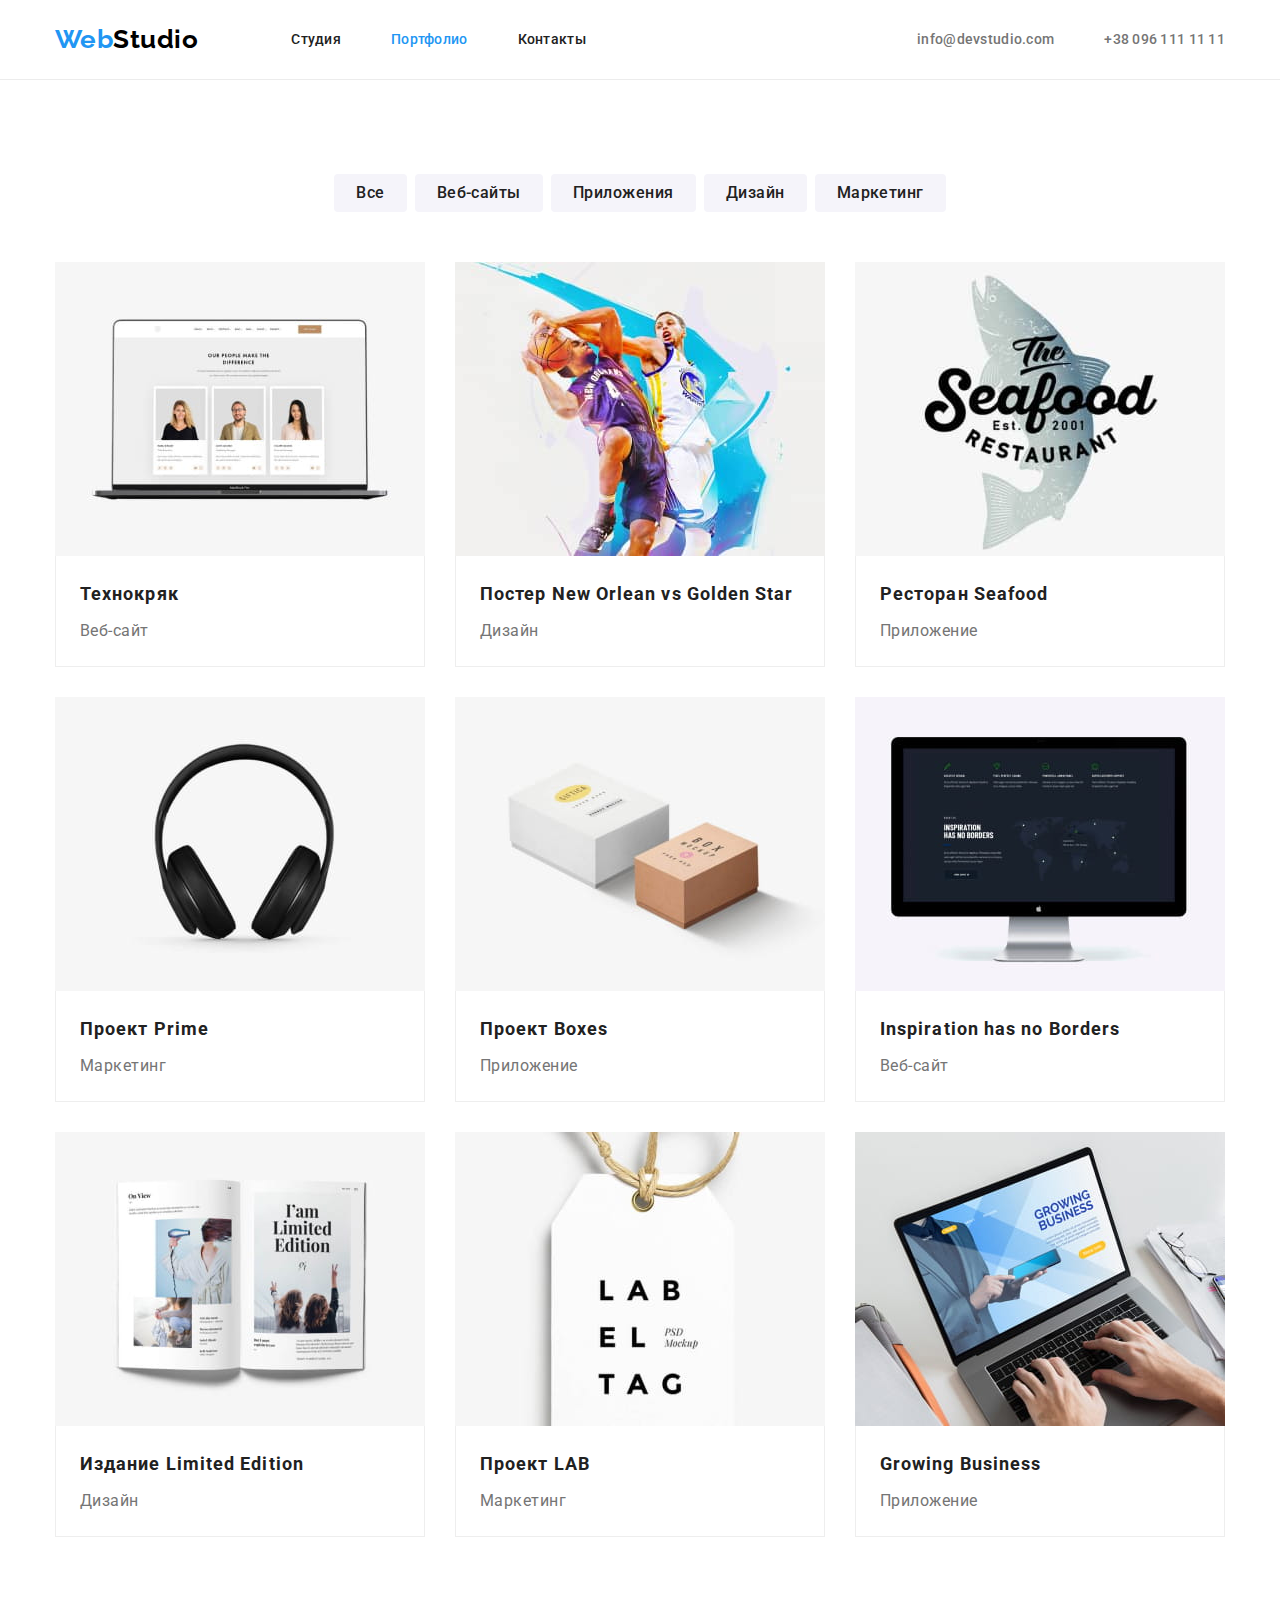
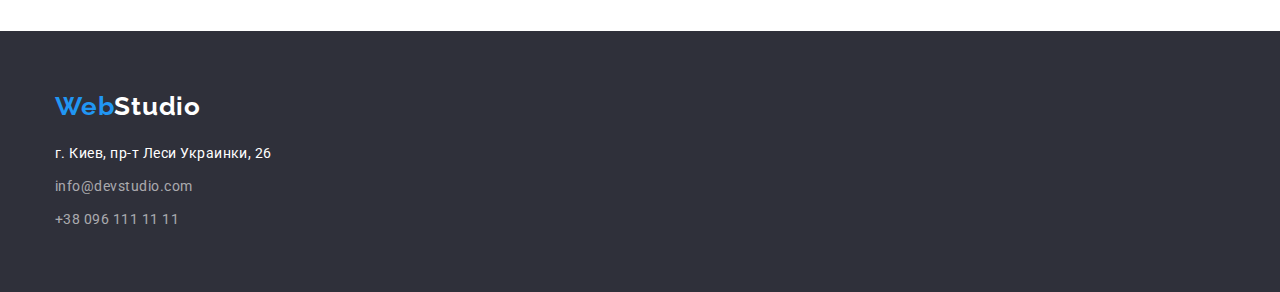
==== portfolio.html @ aba0b6e5 "HW4" ====
<!DOCTYPE html>
<html lang="ru">
  <head>
    <meta charset="UTF-8" />
    <meta http-equiv="X-UA-Compatible" content="IE=edge" />
    <meta name="viewport" content="width=device-width, initial-scale=1.0" />
    <title>Portfolio</title>
    <link
      href="https://fonts.googleapis.com/css2?family=Raleway:wght@700&family=Roboto:wght@400;500;700;900&display=swap"
      rel="stylesheet"
    />
    <link rel="stylesheet" href="https://cdnjs.cloudflare.com/ajax/libs/modern-normalize/1.1.0/modern-normalize.min.css">
    <link rel="stylesheet" href="./css/style.css" />
  </head>

  <body>
    <!------------------------ Шапка ----------------------->

    <header class="page-header">
      <div class="container main-nav-container">
        <nav class="main-nav">
          <a href="./index.html" title="Главная страница" class="logo"><span class="part-logo">Web</span>Studio</a>
          <ul class="site-nav list">
            <li class="site-nav-item"><a href="./index.html " title="Студия" class="site-nav-link">Студия</a></li>
            <li class="site-nav-item"><a href="./portfolio.html" title="Портфолио" class="site-nav-link current">Портфолио</a></li>
            <li class="site-nav-item"><a href="" class="site-nav-link">Контакты</a></li>
          </ul>
        </nav>
        <ul class="auth-nav list">
          <li class="auth-nav-item"><a href="mailto:info@devstudio.com" class="auth-nav-link">info@devstudio.com</a></li>
          <li class="auth-nav-item"><a href="tel:+380961111111" class="auth-nav-link">+38 096 111 11 11</a></li>
        </ul>
      </div>
    </header>

    <main>
      <section class="section">
        <div class="container">
          <h1 class="section-title visually-hidden">Портфолио</h1>
          <ul class="filter-buttons list">
            <li class="filter-item"><button type="button" class="button">Все</button></li>
            <li class="filter-item"><button type="button" class="button">Веб-сайты</button></li>
            <li class="filter-item"><button type="button" class="button">Приложения</button></li>
            <li class="filter-item"><button type="button" class="button">Дизайн</button></li>
            <li class="filter-item"><button type="button" class="button">Маркетинг</button></li>
          </ul>
          <ul class="portfolio-list list">
            <li class="portfolio-item">
              <a href="./portfolio.html" class="portfolio-link">
                <img src="./images/technoquack.jpg" alt="web-site" width="370"  class="portfolio-img"/>
                <div class="portfolio-container">
                  <h2 class="portfolio-title">Технокряк</h2>
                  <p class="portfolio-text">Веб-сайт</p>
                </div>
              </a>
            </li>
            <li class="portfolio-item">
              <a href="./portfolio.html" class="portfolio-link">
                <img src="./images/new-orlean.jpg" alt="design" width="370"  class="portfolio-img"/>
                <div class="portfolio-container">
                  <h2 class="portfolio-title">Постер New Orlean vs Golden Star</h2>
                  <p class="portfolio-text">Дизайн</p>
                </div>
              </a>
            </li>
            <li class="portfolio-item">
              <a href="./portfolio.html" class="portfolio-link">
                <img src="./images/seafood.jpg" alt="program" width="370"  class="portfolio-img"/>
                <div class="portfolio-container">
                  <h2 class="portfolio-title">Ресторан Seafood</h2>
                  <p class="portfolio-text">Приложение</p>
                </div>
              </a>
            </li>
            <li class="portfolio-item">
              <a href="./portfolio.html" class="portfolio-link">
                <img src="./images/prime.jpg" alt="marketing" width="370"  class="portfolio-img"/>
                <div class="portfolio-container">
                  <h2 class="portfolio-title">Проект Prime</h2>
                  <p class="portfolio-text">Маркетинг</p>
                </div>
              </a>
            </li>
            <li class="portfolio-item">
              <a href="./portfolio.html" class="portfolio-link">
                <img src="./images/project-boxes.jpg" alt="program" width="370"  class="portfolio-img"/>
                <div class="portfolio-container">
                  <h2 class="portfolio-title">Проект Boxes</h2>
                  <p class="portfolio-text">Приложение</p>
                </div>
              </a>
            </li>
            <li class="portfolio-item">
              <a href="./portfolio.html" class="portfolio-link">
                <img src="./images/inspiration-has-no-borders.jpg" alt="web-site" width="370"  class="portfolio-img"/>
                <div class="portfolio-container">
                  <h2 class="portfolio-title">Inspiration has no Borders</h2>
                  <p class="portfolio-text">Веб-сайт</p>
                </div>
              </a>
            </li>
            <li class="portfolio-item">
              <a href="./portfolio.html" class="portfolio-link">
                <img src="./images/limited-edition.jpg" alt="design" width="370"  class="portfolio-img"/>
                <div class="portfolio-container">
                  <h2 class="portfolio-title">Издание Limited Edition</h2>
                  <p class="portfolio-text">Дизайн</p>
                </div>
              </a>
            </li>
            <li class="portfolio-item">
              <a href="./portfolio.html" class="portfolio-link">
                <img src="./images/lab-project.jpg" alt="marketing" width="370"  class="portfolio-img"/>
                <div class="portfolio-container">
                  <h2 class="portfolio-title">Проект LAB</h2>
                  <p class="portfolio-text">Маркетинг</p>
                </div>
              </a>
            </li>
            <li class="portfolio-item">
              <a href="./portfolio.html" class="portfolio-link">
                <img src="./images/growing-business.jpg" alt="program" width="370"  class="portfolio-img"/>
                <div class="portfolio-container">
                  <h2 class="portfolio-title">Growing Business</h2>
                  <p class="portfolio-text">Приложение</p>
                </div>
              </a>
            </li>
          </ul>
        </div>
      </section>
    </main>

    <!------------------------ Футер ------------------------>

    <footer class="footer">
      <div class="container">
        <a href="./index.html" title="Главная страница" class="footer-logo"><span class="part-logo">Web</span>Studio</a>
        <address>
          <ul class="address-list list">
            <li class="address-list-item"><a href="https://goo.gl/maps/1Ti6G86XRcgMfov8A" target="_blank" rel="noopener noindex nofollow"
                class="address-map">г. Киев, пр-т Леси Украинки, 26</a></li>
            <li class="address-list-item"><a href="mailto:info@devstudio.com" class="address-link">info@devstudio.com</a></li>
            <li class="address-list-item"><a href="tel:+380961111111" class="address-link">+38 096 111 11 11</a></li>
          </ul>
        </address>
      </div>
    </footer>
  </body>
</html>
---- css/style.css ----
:root {
    --primary-text-color: #212121;
    --secondary-text-color: #757575;
    --accent-color: #2196F3;
    --footer-contact-color: rgba(255, 255, 255, 0.6);
    --white-color: #ffffff;
    --black-color: #000000;
    --primary-background-color: #FFFFFF;
    --background-color-footer: #2F303A;
    --secondary-background-color: #F5F4FA;
}
    /*  
    primary text color: #212121;
    secondary text color: #757575;
    accent: #2196F3;
    footer contact color: rgba(255, 255, 255, 0.6);
    white color: #ffffff;
    black color: #000000;
    background color footer: #2F303A;
    primary background color: #FFFFFF;
    secondary background color: #F5F4FA;
    */

.list{
    list-style: none;
    padding: 0px;
    margin: 0px;
}
 
body {
    background: var(--primary-background-color);
    color: var(--primary-text-color);

    font-family: roboto, sans-serif;
    letter-spacing: 0.03em;
    
}

.container {
    margin-left: auto;
    margin-right: auto;
    width: 1200px;
    padding-left: 15px;
    padding-right: 15px;
}

p, h1, h2, h3, h4, h5, h6, ul, ol{
    margin: 0px;
    padding-left: 0px;
}
 img{
     display: block;
 }
/*---------------------- header ----------------------*/

.page-header{
    padding-top: 24px;
    padding-bottom: 24px;
    border-bottom: 1px solid #ececec;
}

.main-nav{
    display: flex;
    align-items: center;
}

.main-nav-container{
    display: flex;
    align-items: center;
}
.logo{
    color: var(--black-color);
    
    font-family: Raleway, sans-serif;
    font-weight: 700;
    font-size: 26px;
    line-height: 1.2;
    text-decoration: none;
    display: block;
}

.logo:focus {
    color: var(--black-color);
}

.part-logo{
    color: var(--accent-color);
}

.site-nav{
    display: flex;
    margin-left: 93px;
}

.site-nav-item:not(:last-child){
    margin-right: 50px;
}

.site-nav-link{
    color: inherit;
    font-weight: 500;
    font-size: 14px;
    line-height: 1.14;
    letter-spacing: 0.02em;
    text-decoration: none;
}

.site-nav-link.current{
    color: var(--accent-color);
}

.site-nav-link:hover,
.site-nav-link:focus {
    color: var(--accent-color);
}

.auth-nav{
    display: flex;
    margin-left: auto;
}

.auth-nav-item + .auth-nav-item{
    margin-left: 50px;
}
.auth-nav-link{
    color: var(--secondary-text-color);

    font-weight: 500;
    font-size: 14px;
    line-height: 1.14;
    letter-spacing: 0.02em;
    text-decoration: none;
}

.auth-nav-link:hover,
.auth-nav-link:focus{
    color: var(--accent-color);
}

/*---------------------- hero ---------------------*/  
.hero{
    background-color: var(--background-color-footer);
    text-align: center;
    padding-top: 200px;
    padding-bottom: 200px;
}

.hero-title{
    color: var(--white-color);

    font-weight: 900;
    font-size: 44px;
    line-height: 1.36;
    letter-spacing: 0.06em;
    text-transform: uppercase;

    margin-top: 0px;
    margin-bottom: 30px;
    width: 696px;
    margin-left:auto;
    margin-right: auto;

}

.hero-button {
    color: var(--secondary-background-color);
    background-color: var(--accent-color);

    font-weight: 700;
    font-size: 16px;
    line-height: 1.88;
    letter-spacing: 0.06em;
    text-align: center;

    display: inline-block;
    border-radius: 4px;
    padding: 10px 32px;
    min-width: 200px;
    border: 0px;
}

.hero-button:focus,
.hero-button:hover {
    color: var(--black-color);
    background-color: var(--secondary-background-color);
}

/*---------------------- section ----------------------*/



.section{
    padding-top: 94px;
    padding-bottom: 94px;
}

.section-title{
    font-weight: 700;
    font-size: 36px;
    line-height: 1.17;
    text-align: center;

    margin-top: 0px;
    margin-bottom: 50px;
}

/*---------------------- features ----------------------*/

.visually-hidden {
position: absolute;
white-space: nowrap;
width: 1px;
height: 1px;
overflow: hidden;
border: 0;
padding: 0;
clip: rect(0 0 0 0);
clip-path: inset(50%);
margin: -1px;
}

.features-list{
    display: flex;
}

.features-item{
    width: 270px;
}

.features-item:not(:last-child){
    margin-right: 30px;
}

.features-title{
    font-weight: 700;
    font-size: 14px;
    line-height: 1.14;
    text-transform: uppercase;

    margin-top: 0px;
    margin-bottom: 10px;
}

.features-text{
    color: var(--secondary-text-color);

    font-size: 14px;
    line-height: 1.71;
    
    margin-top: 0px;
    margin-bottom: 0px;
}

.our-work {
    padding-top: 0px;
} 

.our-work-list{
    display: flex;
}

.our-work-item:not(:last-child) {
    margin-right: 30px;
}

/*---------------------- our team ----------------------*/

.section.team{
    background-color: var(--secondary-background-color);
}

.team-list{
    display: flex;
}

.team-list-item:not(:last-child) {
    margin-right: 30px;
}

.team-list-item{
    background-color: var(--white-color);

    text-align: center;

}

.team-title{
    font-weight: 500;
    font-size: 16px;
    line-height: 1.18;

    margin-bottom: 10px;
    /* text-align: center; */
}

.team-text{
    color: var(--secondary-text-color);

    font-size: 16px;
    line-height: 1.18;

    margin-top: 0px;
    margin-bottom: 0px;
    /* text-align: center; */
}

.container-team{
    padding-top: 30px;
    padding-bottom: 30px;
}
/*---------------------- footer ----------------------*/

.footer{
    background-color: var(--background-color-footer);

    padding-top: 60px;
    padding-bottom: 60px;
}

.footer-logo:focus{
    color: var(--white-color);
}

.footer-logo{
    color: var(--white-color);
   
    font-family: Raleway,sans-serif;
    text-decoration: none;
    font-weight: 700;
    font-size: 26px;
    line-height: 1.19;
    letter-spacing: 0.03em;

    display: inline-block;
    margin-bottom: 20px;  
}


.address-map{
    color: var(--white-color);

    font-style: normal;
    font-size: 14px;
    line-height: 1.71;
    text-decoration: none;

    display: inline-block;
}

.address-map:hover,
.address-map:focus{
   color: var(--accent-color);
}

.address-link{
    color: var(--footer-contact-color);

    font-style: normal;
    font-size: 14px;
    line-height: 1.71;
    text-decoration: none;

    display: inline-block;
}

.address-link:hover,
.address-link:focus {
    color: var(--accent-color);
}

.address-list-item:not(:last-child){
    margin-bottom: 9px;
}

/*---------------------- Portfolio ----------------------*/

.filter-buttons{
    display: flex;
    justify-content:center;
    margin-bottom: 50px;
}

.button{
    font-family: roboto,sans-serif;
    color: inherit;
    background-color: var(--secondary-background-color);
    
    font-weight: 500;
    font-size: 16px;
    line-height: 1.62;
    letter-spacing: 0.03em;
    cursor: pointer;
    text-align: center;

    border-radius: 4px;
    border: none;
    padding: 6px 22px;
}

.filter-item:not(:last-child){
    margin-right: 8px;
}

.button:focus,
.button:hover{
    color: var(--white-color);
    background-color: var(--accent-color);
}

.portfolio-list{
    display: flex;
    flex-wrap: wrap;
}

.portfolio-item{
    margin-right: 30px;
    margin-bottom: 30px;

    background: #FFFFFF;
}

.portfolio-item:nth-child(3n){
    margin-right: 0px;
}

.portfolio-item:nth-last-child(-n+3) {
    margin-bottom: 0px;
}

.portfolio-link {
    text-decoration: none;
}

.portfolio-title{
    color: var(--primary-text-color);
    font-weight: 700;
    font-size: 18px;
    line-height: 2;
    letter-spacing: 0.06em;

    margin-bottom: 4px;
}

.portfolio-text{
    color: var(--secondary-text-color);

    font-size: 16px;
    line-height: 1.87;
}

.portfolio-container{
    padding: 20px 24px;
    border: 1px solid #EEEEEE;
    border-top: none;
}
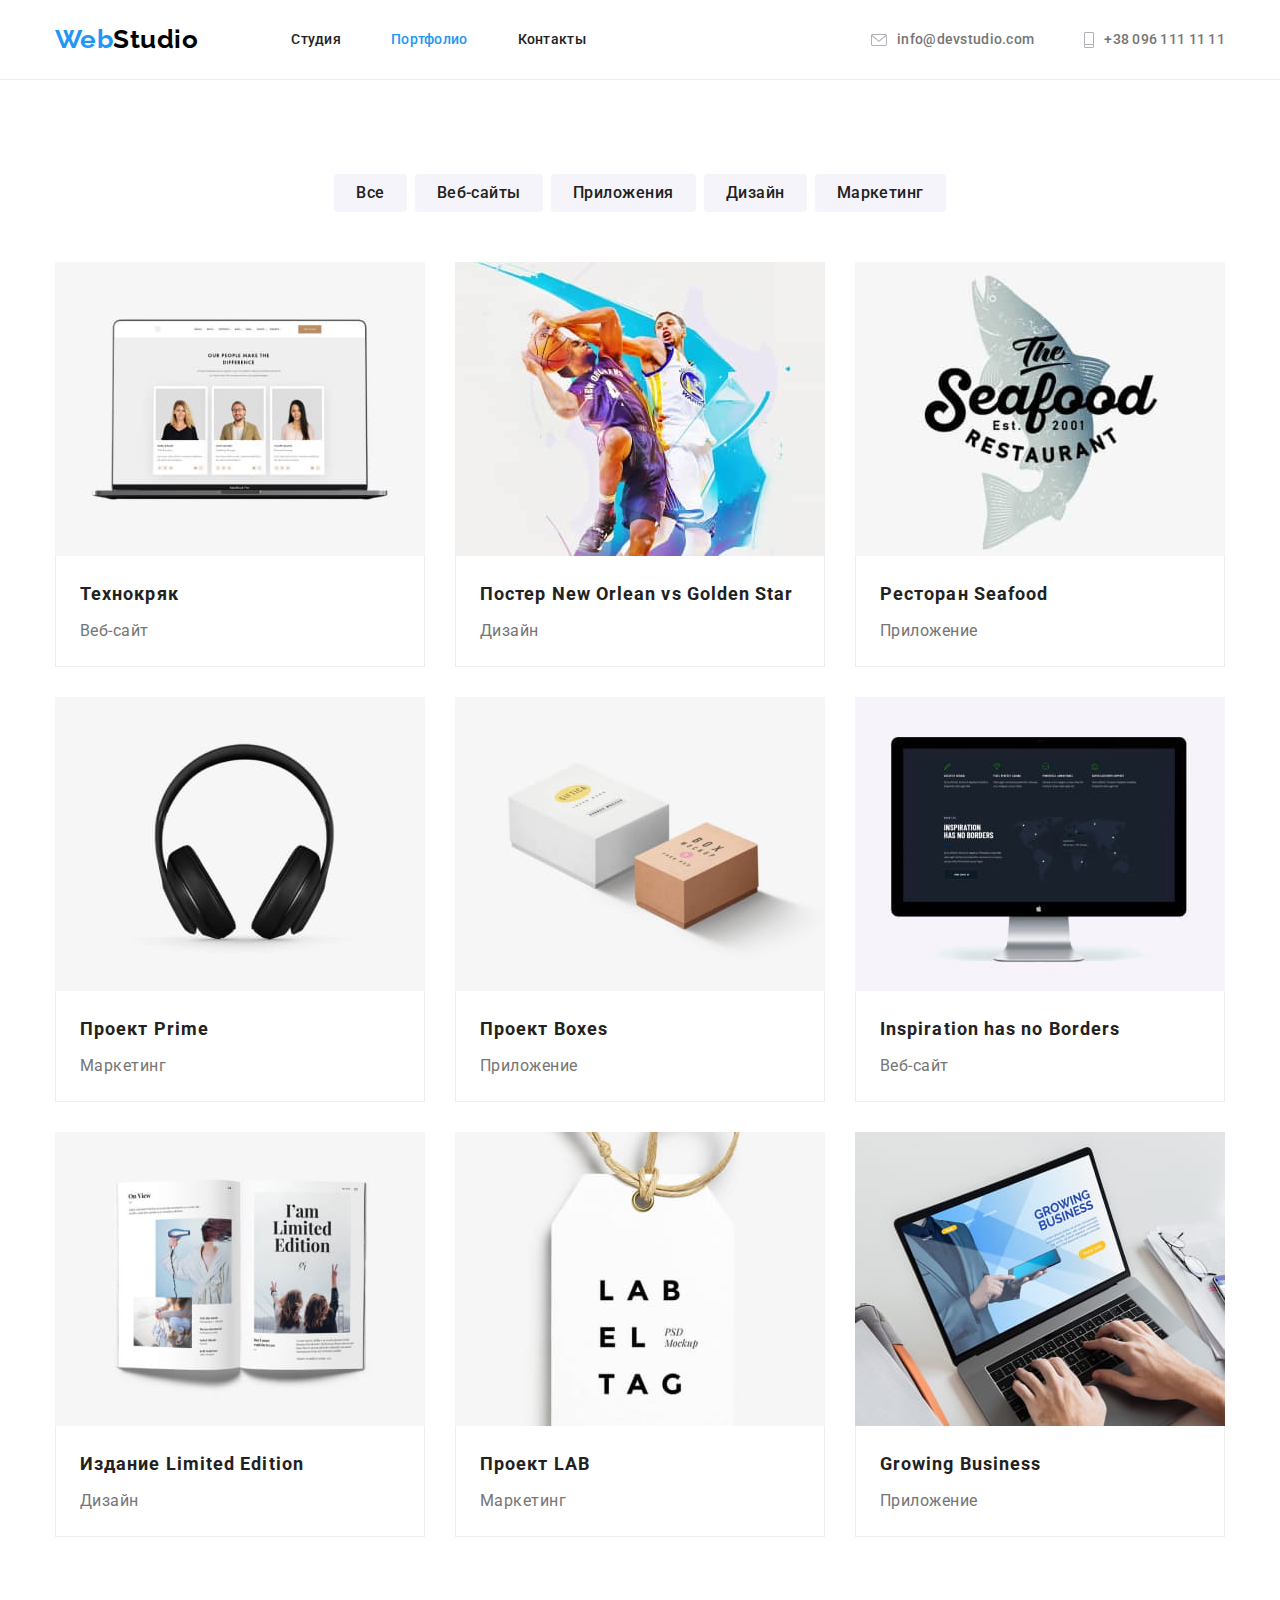
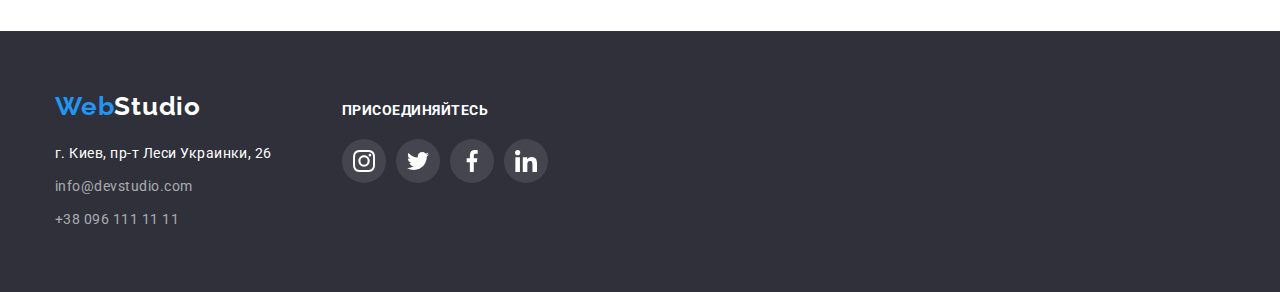
==== commit 4bba3d64: "HW4 final" ====
--- a/portfolio.html
+++ b/portfolio.html
@@ -16,22 +16,36 @@
   <body>
     <!------------------------ Шапка ----------------------->
 
-    <header class="page-header">
-      <div class="container main-nav-container">
-        <nav class="main-nav">
-          <a href="./index.html" title="Главная страница" class="logo"><span class="part-logo">Web</span>Studio</a>
-          <ul class="site-nav list">
-            <li class="site-nav-item"><a href="./index.html " title="Студия" class="site-nav-link">Студия</a></li>
-            <li class="site-nav-item"><a href="./portfolio.html" title="Портфолио" class="site-nav-link current">Портфолио</a></li>
-            <li class="site-nav-item"><a href="" class="site-nav-link">Контакты</a></li>
-          </ul>
-        </nav>
-        <ul class="auth-nav list">
-          <li class="auth-nav-item"><a href="mailto:info@devstudio.com" class="auth-nav-link">info@devstudio.com</a></li>
-          <li class="auth-nav-item"><a href="tel:+380961111111" class="auth-nav-link">+38 096 111 11 11</a></li>
-        </ul>
-      </div>
-    </header>
+<header class="page-header">
+  <div class="container main-nav-container">
+    <nav class="main-nav">
+      <a href="./index.html" title="Главная страница" class="logo"><span class="part-logo">Web</span>Studio</a>
+      <ul class="site-nav list">
+        <li class="site-nav-item"><a href="./index.html " title="Студия" class="site-nav-link">Студия</a></li>
+        <li class="site-nav-item"><a href="./portfolio.html" title="Портфолио" class="site-nav-link current">Портфолио</a></li>
+        <li class="site-nav-item"><a href="" class="site-nav-link">Контакты</a></li>
+      </ul>
+    </nav>
+    <ul class="auth-nav list">
+      <li class="auth-nav-item">
+        <a href="mailto:info@devstudio.com" class="auth-nav-link">
+          <svg class="auth-nav-icon" width="16" height="12">
+            <use href="./images/symbol-defs.svg#icon-envelope"></use>
+          </svg>
+          info@devstudio.com
+        </a>
+      </li>
+      <li class="auth-nav-item">
+        <a href="mailto:info@devstudio.com" class="auth-nav-link">
+          <svg class="auth-nav-icon" width="10" height="16">
+            <use href="./images/symbol-defs.svg#icon-Vector-1"></use>
+          </svg>
+          +38 096 111 11 11
+        </a>
+      </li>
+    </ul>
+  </div>
+</header>
 
     <main>
       <section class="section">
@@ -134,16 +148,52 @@
     <!------------------------ Футер ------------------------>
 
     <footer class="footer">
-      <div class="container">
-        <a href="./index.html" title="Главная страница" class="footer-logo"><span class="part-logo">Web</span>Studio</a>
-        <address>
-          <ul class="address-list list">
-            <li class="address-list-item"><a href="https://goo.gl/maps/1Ti6G86XRcgMfov8A" target="_blank" rel="noopener noindex nofollow"
-                class="address-map">г. Киев, пр-т Леси Украинки, 26</a></li>
-            <li class="address-list-item"><a href="mailto:info@devstudio.com" class="address-link">info@devstudio.com</a></li>
-            <li class="address-list-item"><a href="tel:+380961111111" class="address-link">+38 096 111 11 11</a></li>
+      <div class="container address">
+        <div class="address-container">
+          <a href="./index.html" title="Главная страница" class="footer-logo"><span class="part-logo">Web</span>Studio</a>
+          <address>
+            <ul class="address-list list">
+              <li class="address-list-item"><a href="https://goo.gl/maps/1Ti6G86XRcgMfov8A" target="_blank"
+                  rel="noopener noindex nofollow" class="address-map">г. Киев, пр-т Леси Украинки, 26</a></li>
+              <li class="address-list-item"><a href="mailto:info@devstudio.com" class="address-link">info@devstudio.com</a>
+              </li>
+              <li class="address-list-item"><a href="tel:+380961111111" class="address-link">+38 096 111 11 11</a></li>
+            </ul>
+          </address>
+        </div>
+        <div class="join-container">
+          <p class="join-text">присоединяйтесь</p>
+          <ul class="join-soc-list list">
+            <li class="join-soc-item">
+              <a href="" class="join-soc-link">
+                <svg class="join-soc-icon" width="22" height="22">
+                  <use href="./images/symbol-defs.svg#icon-instagram"></use>
+                </svg>
+              </a>
+            </li>
+            <li class="join-soc-item">
+              <a href="" class="join-soc-link">
+                <svg class="join-soc-icon" width="22" height="22">
+                  <use href="./images/symbol-defs.svg#icon-twitter"></use>
+                </svg>
+              </a>
+            </li>
+            <li class="join-soc-item">
+              <a href="" class="join-soc-link">
+                <svg class="join-soc-icon" width="22" height="22">
+                  <use href="./images/symbol-defs.svg#icon-facebook"></use>
+                </svg>
+              </a>
+            </li>
+            <li class="join-soc-item">
+              <a href="" class="join-soc-link">
+                <svg class="join-soc-icon" width="22" height="22">
+                  <use href="./images/symbol-defs.svg#icon-linkedin"></use>
+                </svg>
+              </a>
+            </li>
           </ul>
-        </address>
+        </div>
       </div>
     </footer>
   </body>
--- a/css/style.css
+++ b/css/style.css
@@ -9,6 +9,7 @@
     --primary-background-color: #FFFFFF;
     --background-color-footer: #2F303A;
     --secondary-background-color: #F5F4FA;
+    --icon-color: #AFB1B8
 }
     /*  
     primary text color: #212121;
@@ -131,19 +132,38 @@
     line-height: 1.14;
     letter-spacing: 0.02em;
     text-decoration: none;
+
+    display: flex;
+    justify-content: center;
+    align-items: center;
+    fill: var(--icon-color);
 }
 
 .auth-nav-link:hover,
-.auth-nav-link:focus{
+.auth-nav-link:focus,
+.auth-nav-icon:hover,
+.auth-nav-icon:focus{
     color: var(--accent-color);
-}
-
-/*---------------------- hero ---------------------*/  
+    fill: var(--accent-color);
+}
+
+
+.auth-nav-icon {
+    margin-right: 10px;
+}
+
+/* ------------- hero ---------------------*/
+
 .hero{
     background-color: var(--background-color-footer);
     text-align: center;
     padding-top: 200px;
     padding-bottom: 200px;
+    background-image:linear-gradient(rgba(47, 48, 58, 0.4), rgba(47, 48, 58, 0.4)), url(../images/Hero.jpg);
+    background-repeat: no-repeat;
+    background-size: cover;
+    max-width: 1600px;
+    margin: 0 auto;
 }
 
 .hero-title{
@@ -206,6 +226,17 @@
 }
 
 /*---------------------- features ----------------------*/
+
+.container-icon {
+    width: 270px;
+    height: 120px;
+    background: var(--secondary-background-color);
+    border-radius: 4px;
+    display: flex;
+    justify-content: center;
+    align-items: center;
+    margin-bottom: 30px;
+}
 
 .visually-hidden {
 position: absolute;
@@ -272,10 +303,15 @@
 
 .team-list{
     display: flex;
+    
 }
 
 .team-list-item:not(:last-child) {
     margin-right: 30px;
+    box-shadow: 0px 1px 3px rgba(0, 0, 0, 0.12),
+    0px 1px 1px rgba(0, 0, 0, 0.14),
+    0px 2px 1px rgba(0, 0, 0, 0.2);
+    border-radius: 0px 0px 4px 4px;
 }
 
 .team-list-item{
@@ -301,13 +337,67 @@
     line-height: 1.18;
 
     margin-top: 0px;
-    margin-bottom: 0px;
+    margin-bottom: 16px;
     /* text-align: center; */
 }
 
 .container-team{
     padding-top: 30px;
     padding-bottom: 30px;
+}
+
+.team-soc-link{
+    width: 44px;
+    height: 44px;
+    border-radius: 50%;
+    display: flex;
+    justify-content: center;
+    align-items: center;
+    fill: var(--icon-color);
+}
+
+.team-soc-link:hover,
+.team-soc-link:focus{
+    background-color: var(--accent-color);
+    fill: #ffffff;
+}
+
+.team-soc-list{
+    display: flex;
+    justify-content: center;
+}
+
+.team-soc-item:not(:last-child){
+    margin-right: 10px;
+}
+
+/* --------------------- client---------------------- */
+
+.client-link{
+    width: 170px;
+    height: 92px;
+    border: 1px solid #AFB1B8;
+    box-sizing: border-box;
+    border-radius: 4px;
+    display: flex;
+    justify-content: center;
+    align-items: center;
+    fill: var(--icon-color);
+}
+
+.client-list{
+    display: flex;
+    justify-content: center;
+}
+
+.client-item:not(:last-child) {
+    margin-right: 30px;
+}
+
+.client-link:hover,
+.client-link:focus {
+    fill: var(--accent-color);
+    border-color: var(--accent-color);
 }
 /*---------------------- footer ----------------------*/
 
@@ -373,6 +463,54 @@
     margin-bottom: 9px;
 }
 
+.address-container{
+    margin-right: 70px;
+}
+
+.container.address{
+    display: flex;
+    padding: 0px auto;
+}
+
+.join-text{
+    font-weight: 700;
+    font-size: 14px;
+    line-height: 1.14;
+    text-transform: uppercase;
+
+    color: var(--white-color);
+
+    margin-bottom: 20px;
+}
+
+.join-soc-list{
+    display: flex;
+}
+
+.join-soc-link {
+    width: 44px;
+    height: 44px;
+    border-radius: 50%;
+    display: flex;
+    justify-content: center;
+    align-items: center;
+    fill: var(--white-color);
+    background: rgba(255, 255, 255, 0.1);
+}
+
+.join-soc-item:not(:last-child) {
+    margin-right: 10px;
+}
+
+.join-soc-link:hover,
+.join-soc-link:focus {
+    background-color: var(--accent-color);
+}
+
+.join-container{
+    padding-top: 12px;
+    padding-bottom: 40px;
+}
 /*---------------------- Portfolio ----------------------*/
 
 .filter-buttons{
@@ -406,6 +544,9 @@
 .button:hover{
     color: var(--white-color);
     background-color: var(--accent-color);
+    box-shadow: 0px 3px 1px rgba(0, 0, 0, 0.1),
+    0px 1px 2px rgba(0, 0, 0, 0.08),
+    0px 2px 2px rgba(0, 0, 0, 0.12);
 }
 
 .portfolio-list{
@@ -418,6 +559,12 @@
     margin-bottom: 30px;
 
     background: #FFFFFF;
+}
+
+.portfolio-item:hover {
+    box-shadow: 0px 1px 1px rgba(0, 0, 0, 0.12),
+        0px 4px 4px rgba(0, 0, 0, 0.06),
+        1px 4px 6px rgba(0, 0, 0, 0.16);
 }
 
 .portfolio-item:nth-child(3n){
